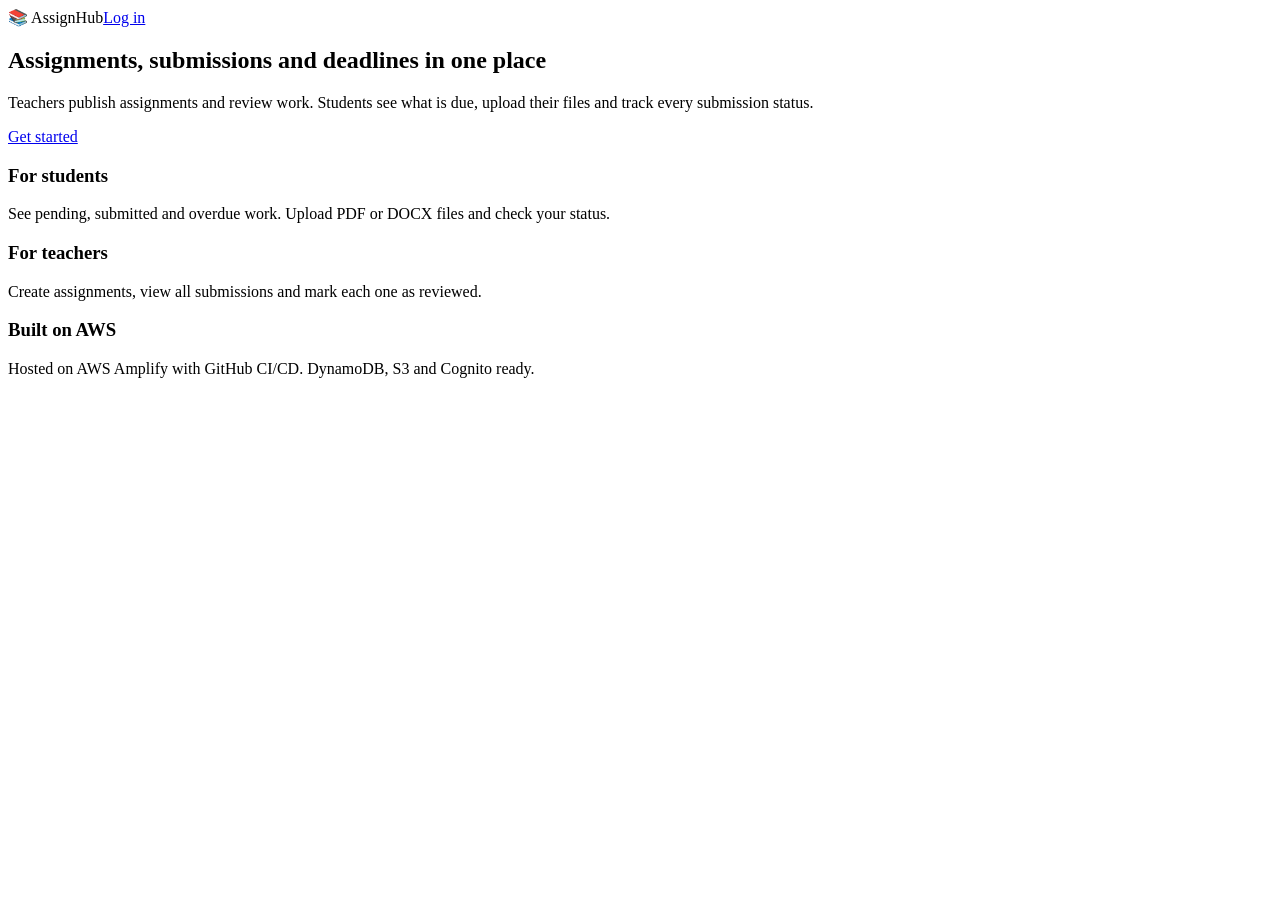
==== index.html @ 8b7cbf3f "Add files via upload" ====
<!DOCTYPE html><html lang="en"><head><meta charset="utf-8"><meta name="viewport" content="width=device-width,initial-scale=1">
<title>Student Assignment Submission System</title><link rel="stylesheet" href="css/style.css"></head><body>
<header class="nav"><span class="brand">📚 AssignHub</span><a class="btn" href="login.html">Log in</a></header>
<section class="hero"><h1>Assignments, submissions and deadlines in one place</h1>
<p>Teachers publish assignments and review work. Students see what is due, upload their files and track every submission status.</p>
<a class="btn" href="login.html">Get started</a></section>
<section class="features">
<div class="card"><h3>For students</h3><p class="mute">See pending, submitted and overdue work. Upload PDF or DOCX files and check your status.</p></div>
<div class="card"><h3>For teachers</h3><p class="mute">Create assignments, view all submissions and mark each one as reviewed.</p></div>
<div class="card"><h3>Built on AWS</h3><p class="mute">Hosted on AWS Amplify with GitHub CI/CD. DynamoDB, S3 and Cognito ready.</p></div>
</section></body></html>
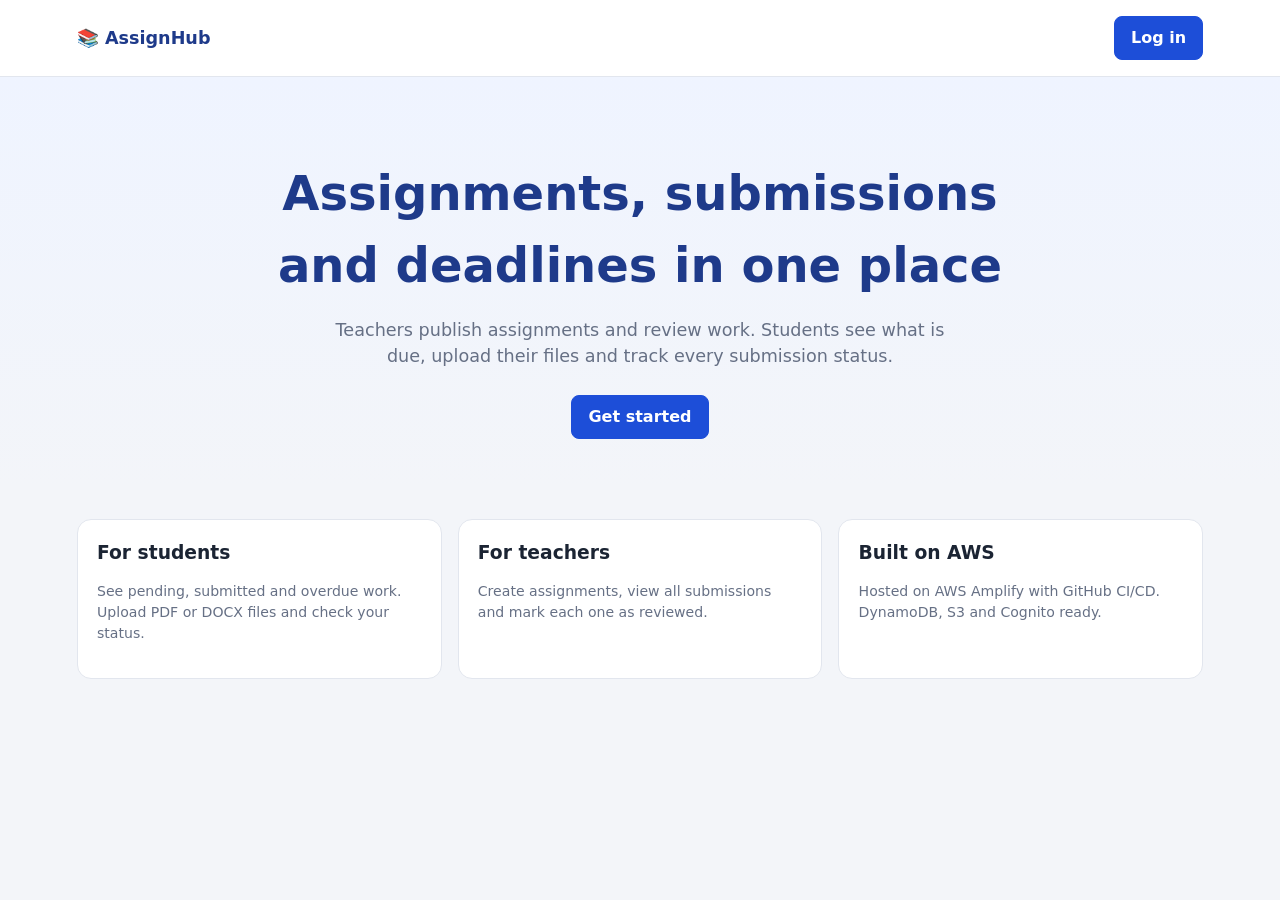
==== commit 519fb3db: "Update index.html" ====
--- a/index.html
+++ b/index.html
@@ -1,5 +1,5 @@
 <!DOCTYPE html><html lang="en"><head><meta charset="utf-8"><meta name="viewport" content="width=device-width,initial-scale=1">
-<title>Student Assignment Submission System</title><link rel="stylesheet" href="css/style.css"></head><body>
+<title>Student Assignment Submission System</title><link rel="stylesheet" href="style.css"></head><body>
 <header class="nav"><span class="brand">📚 AssignHub</span><a class="btn" href="login.html">Log in</a></header>
 <section class="hero"><h1>Assignments, submissions and deadlines in one place</h1>
 <p>Teachers publish assignments and review work. Students see what is due, upload their files and track every submission status.</p>
--- a/style.css
+++ b/style.css
@@ -0,0 +1,42 @@
+:root{--blue:#1d4ed8;--blue-d:#1e3a8a;--blue-l:#eff4ff;--bg:#f3f5f9;--card:#fff;--line:#e2e6ee;--text:#1b2433;--mute:#667085;--ok:#15803d;--okbg:#e7f6ec;--warn:#b45309;--warnbg:#fff4e0;--bad:#b91c1c;--badbg:#fdeaea}
+*{box-sizing:border-box}body{margin:0;font-family:"Segoe UI",system-ui,-apple-system,Roboto,Arial,sans-serif;background:var(--bg);color:var(--text);line-height:1.5}
+a{color:var(--blue);text-decoration:none}h1,h2,h3{margin:0 0 .4rem}button,input,select,textarea{font:inherit}
+:focus-visible{outline:2px solid var(--blue);outline-offset:2px}
+.btn{display:inline-block;border:1px solid var(--blue);background:var(--blue);color:#fff;padding:.55rem 1rem;border-radius:8px;cursor:pointer;font-weight:600}
+.btn:hover{background:var(--blue-d)}.btn.ghost{background:#fff;color:var(--blue)}.btn.ghost:hover{background:var(--blue-l)}
+.btn.danger{background:#fff;color:var(--bad);border-color:#f0b4b4}.btn.danger:hover{background:var(--badbg)}.btn.sm{padding:.3rem .65rem;font-size:.85rem}
+.nav{display:flex;justify-content:space-between;align-items:center;padding:1rem 6vw;background:#fff;border-bottom:1px solid var(--line)}
+.brand{font-weight:700;color:var(--blue-d);font-size:1.1rem}
+.hero{padding:5rem 6vw 3rem;background:linear-gradient(180deg,var(--blue-l),var(--bg));text-align:center}
+.hero h1{font-size:clamp(1.9rem,4vw,3rem);color:var(--blue-d);max-width:760px;margin:0 auto 1rem}.hero p{max-width:620px;margin:0 auto 1.6rem;color:var(--mute);font-size:1.1rem}
+.features{display:grid;grid-template-columns:repeat(auto-fit,minmax(240px,1fr));gap:1rem;padding:2rem 6vw 4rem}
+.card{background:var(--card);border:1px solid var(--line);border-radius:14px;padding:1.2rem}
+.center{min-height:100vh;display:grid;place-items:center;padding:1rem}.login{width:100%;max-width:400px}
+label{display:block;font-weight:600;margin:.8rem 0 .25rem;font-size:.92rem}
+input,select,textarea{width:100%;padding:.6rem .7rem;border:1px solid var(--line);border-radius:8px;background:#fff}
+.hint{background:var(--blue-l);border-radius:10px;padding:.7rem .9rem;font-size:.85rem;color:var(--blue-d);margin-top:1rem}
+.shell{display:grid;grid-template-columns:240px 1fr;min-height:100vh}
+.side{background:var(--blue-d);color:#fff;padding:1.2rem .8rem;position:sticky;top:0;height:100vh}
+.side .brand{color:#fff;padding:0 .6rem 1.2rem;display:block}
+.side a{display:block;color:#cfdcff;padding:.65rem .8rem;border-radius:8px;margin-bottom:.2rem}
+.side a:hover,.side a.on{background:rgba(255,255,255,.14);color:#fff}
+.top{display:flex;justify-content:space-between;align-items:center;background:#fff;border-bottom:1px solid var(--line);padding:.8rem 1.5rem}
+.top .who{display:flex;gap:.8rem;align-items:center;font-size:.92rem}.menu{display:none}
+.badge{background:var(--blue-l);color:var(--blue-d);border-radius:99px;padding:.1rem .6rem;font-size:.78rem;font-weight:600}
+main{padding:1.5rem;max-width:1100px}
+.grid4{display:grid;grid-template-columns:repeat(auto-fit,minmax(180px,1fr));gap:1rem;margin:1rem 0}
+.stat b{display:block;font-size:2rem;color:var(--blue-d)}.stat span{color:var(--mute);font-size:.9rem}
+.cols{display:grid;grid-template-columns:repeat(auto-fit,minmax(320px,1fr));gap:1rem}
+.row{display:flex;justify-content:space-between;align-items:center;gap:.8rem;padding:.7rem 0;border-bottom:1px solid var(--line)}.row:last-child{border:0}
+.mute{color:var(--mute);font-size:.88rem}
+.pill{display:inline-block;border-radius:99px;padding:.1rem .65rem;font-size:.78rem;font-weight:600;white-space:nowrap}
+.p-ok{background:var(--okbg);color:var(--ok)}.p-warn{background:var(--warnbg);color:var(--warn)}.p-bad{background:var(--badbg);color:var(--bad)}.p-info{background:var(--blue-l);color:var(--blue-d)}
+.bar{height:10px;background:var(--line);border-radius:99px;overflow:hidden;margin:.6rem 0}.bar i{display:block;height:100%;background:var(--blue)}
+.tablewrap{overflow-x:auto}table{width:100%;border-collapse:collapse;min-width:620px}th,td{text-align:left;padding:.7rem;border-bottom:1px solid var(--line);font-size:.92rem}th{color:var(--mute);font-weight:600}
+.bar-actions{display:flex;gap:.5rem;flex-wrap:wrap;align-items:center;margin-bottom:1rem}.bar-actions select{width:auto}
+.empty{text-align:center;padding:2.5rem 1rem;color:var(--mute)}
+.spin{width:34px;height:34px;border:4px solid var(--line);border-top-color:var(--blue);border-radius:50%;margin:3rem auto;animation:s .8s linear infinite}@keyframes s{to{transform:rotate(360deg)}}
+#toasts{position:fixed;right:1rem;bottom:1rem;display:grid;gap:.5rem;z-index:9}
+.toast{padding:.7rem 1rem;border-radius:10px;color:#fff;background:var(--ok);box-shadow:0 4px 14px rgba(0,0,0,.18)}.toast.err{background:var(--bad)}
+@media(max-width:800px){.shell{grid-template-columns:1fr}.side{position:fixed;left:-250px;width:240px;z-index:5;transition:left .2s}.side.open{left:0}.menu{display:inline-block}main{padding:1rem}}
+@media(prefers-reduced-motion:reduce){*{animation:none!important;transition:none!important}}
